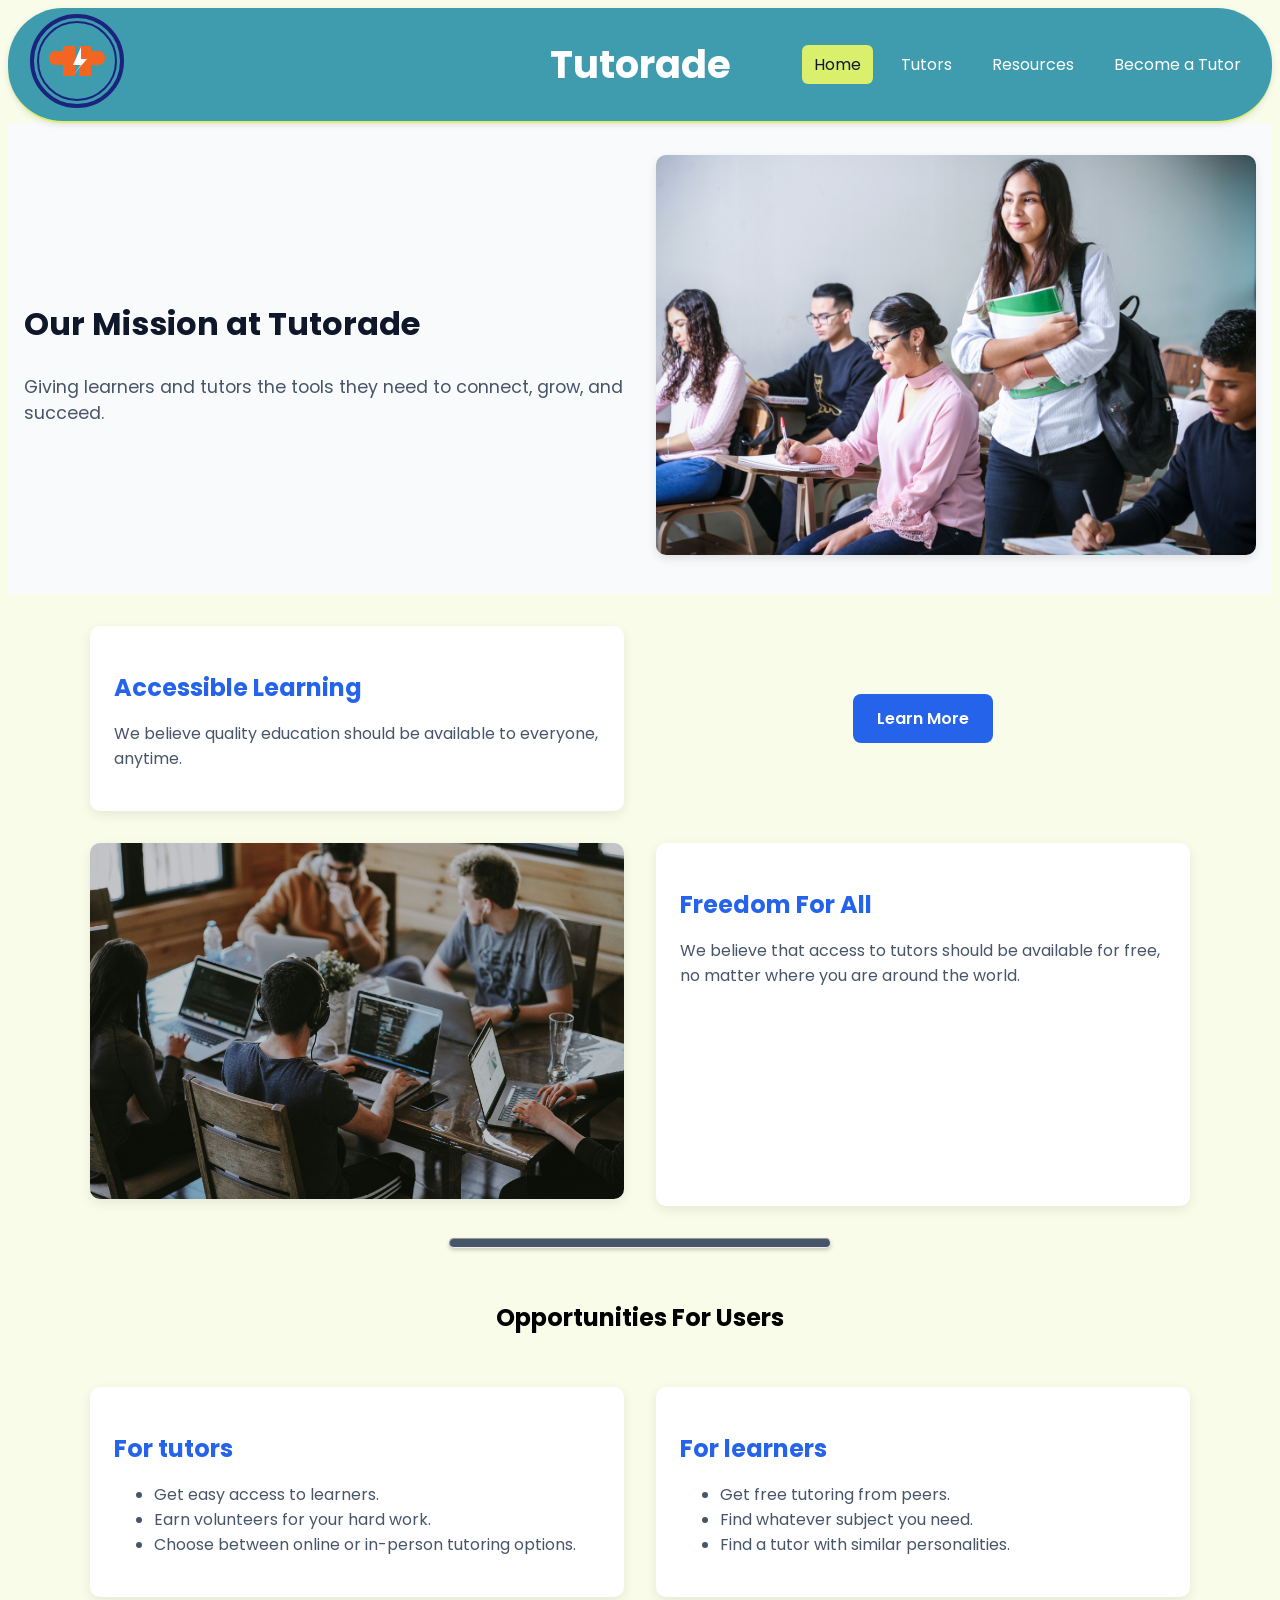
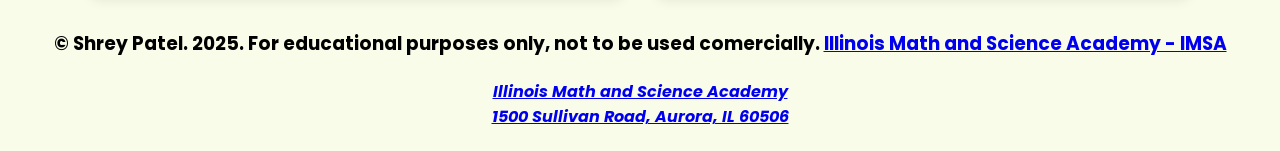
==== index.html @ 5a41d822 "Add files via upload" ====
<!-- 
 index.html
 Shrey Patel - 128185
 Date: 9/20/2025
 Tutorade Homepage
  -->

<!DOCTYPE html>
<html lang="en">
  <head>
    <meta charset="UTF-8" />
    <meta name="viewport" content="width=device-width, initial-scale=1.0" />
    <title>Tutorade</title>

    <!-- Favicon -->
    <link rel="icon" href="favicon.png" />
    <!-- Image generated by Google Gemini AI with the prompt: "create a simple, iconic, wordless favicon for a tutoring service called Tutorade. -->

    <!-- Google Fonts - Poppins -->
    <link rel="preconnect" href="https://fonts.googleapis.com" />
    <link rel="preconnect" href="https://fonts.gstatic.com" crossorigin />
    <link
      href="https://fonts.googleapis.com/css2?family=Poppins:ital,wght@0,100;0,200;0,300;0,400;0,500;0,600;0,700;0,800;0,900;1,100;1,200;1,300;1,400;1,500;1,600;1,700;1,800;1,900&display=swap"
      rel="stylesheet"
    />

    <!-- Stylesheet -->
    <link rel="stylesheet" href="styles.css" />
  </head>
  <body>
    <!-- Header and Navbar -->
    <header class="header">
      <div class="header-container">
        <a href="index.html">
          <!-- Logo SVG generated by Google Gemini -->
          <svg
            width="100"
            height="100"
            viewBox="0 0 100 100"
            fill="none"
            xmlns="http://www.w3.org/2000/svg"
          >
            <circle cx="50" cy="50" r="45" stroke="#1A237E" stroke-width="4" />
            <circle cx="50" cy="50" r="39" stroke="#1A237E" stroke-width="2" />

            <path
              d="M28 40 C25 40 22 43 22 47 C22 51 25 54 28 54 L36 54 L36 65 L48 65 L48 35 L36 35 L36 40 Z"
              fill="#F26522"
            />
            <path
              d="M72 40 C75 40 78 43 78 47 C78 51 75 54 72 54 L64 54 L64 65 L52 65 L52 35 L64 35 L64 40 Z"
              fill="#F26522"
            />

            <path
              d="M54 36 L46 54 L54 54 L46 64 L60 48 L54 48 Z"
              fill="white"
            />
          </svg>
        </a>

        <div class="header-title"><h1>Tutorade</h1></div>
        <nav class="navbar">
          <ul>
            <li class=""><a class="current" href="index.html">Home</a></li>
            <li><a href="tutors.html">Tutors</a></li>
            <li><a href="resources.html">Resources</a></li>
            <li><a href="become-tutor.html">Become a Tutor</a></li>
          </ul>
        </nav>
      </div>
    </header>
    <main>
      <!-- Hero (main) text and image -->
      <section class="hero">
        <div class="hero-content">
          <h1>Our Mission at Tutorade</h1>
          <p>
            Giving learners and tutors the tools they need to connect, grow, and
            succeed.
          </p>
        </div>
        <div class="hero-image">
          <img src="hppic1.jpg" alt="Students studying together" />
        </div>
      </section>

      <!-- Mission Section -->
      <section class="mission">
        <!-- First card -->
        <div class="mission-card card1">
          <h2>Accessible Learning</h2>
          <p>
            We believe quality education should be available to everyone,
            anytime.
          </p>
        </div>

        <!-- Learn More button next to first card -->
        <div class="learn-more-btn">
          <a href="#opportunities" class="btn">Learn More</a>
        </div>

        <!-- Image area under the first card -->
        <div class="mission-image">
          <img src="hppic2.jpg" alt="Students learning from peer tutor" />
        </div>

        <div class="mission-card card2">
          <h2>Freedom For All</h2>
          <p>
            We believe that access to tutors should be available for free, no
            matter where you are around the world.
          </p>
        </div>
      </section>
    </main>

    <!-- Separator Line -->
    <hr size="10px" />

    <!-- Opportunities Section -->
    <main id="opportunities">
      <section class="opportunities">
        <div class="opportunities-header">
          <h1>Opportunities For Users</h1>
        </div>

        <div class="opportunities-card">
          <h2>For tutors</h2>
          <ul>
            <li>Get easy access to learners.</li>
            <li>Earn volunteers for your hard work.</li>
            <li>Choose between online or in-person tutoring options.</li>
          </ul>
        </div>
        <div class="opportunities-card">
          <h2>For learners</h2>
          <ul>
            <li>Get free tutoring from peers.</li>
            <li>Find whatever subject you need.</li>
            <li>Find a tutor with similar personalities.</li>
          </ul>
        </div>
      </section>
    </main>
    <!-- footer contains all the personal information -->
    <footer>
      <h3>
        &copy; Shrey Patel. 2025. For educational purposes only, not to be used
        comercially.
        <!-- noopener noreferrer - for security because link is being opened in a new tab from target _blank -->
        <a
          href="https://www.imsa.edu"
          rel="noopener noreferrer"
          target="_blank"
        >
          Illinois Math and Science Academy - IMSA</a
        >
      </h3>
      <address>
        <h4>
          <!-- noopener noreferrer - for security because link is being opened in a new tab from target _blank -->
          <a
            target="_blank"
            rel="noopener noreferrer"
            href="https://www.google.com/maps/search/?api=1&query=Illinois Math and Science Academy, 1500 Sullivan Road, Aurora, IL 60506"
            >Illinois Math and Science Academy<br />
            1500 Sullivan Road, Aurora, IL 60506
          </a>
        </h4>
      </address>
    </footer>
  </body>
</html>
---- styles.css ----
html {
  /* rem - 16 * rem amount - makes dynamic sizing webpages and distances */
  font-size: 16px;
  font-family: "Poppins", Calibri, sans-serif;
}

body {
  background-color: #daf06d27;
}

.header {
  background-color: #3f9caf;
  /* makes the header stay when the page is scrolled down */
  position: sticky;
  top: 5px; /* adds space when the page is scrolled down and the header stays sticky */
  color: white;
  border-bottom: 2px solid #daf06d;
  box-shadow: 0 2px 6px rgba(0, 0, 0, 0.1);
  border-radius: 55px;
  padding: 0.15rem 0.6rem;
}

.header-container {
  display: grid;
  /* 2 fractional grids and one flexible middle for the heading */
  grid-template-columns: 1fr auto 1fr;
  align-items: center;
  margin: auto 0.6rem;
}

.header-title {
  text-align: center;
  font-size: 1.2rem;
  font-weight: 700;
  color: white;
}

.logo {
  display: flex;
  align-items: center;
  /* adds space */
  gap: 0.5rem;
}

.navbar {
  /* pushes to end of flexbox */
  justify-self: end;
}

.navbar ul {
  display: flex;
  /* adds space */
  gap: 1rem;
  list-style: none;
}

.navbar a {
  color: white;
  padding: 0.5rem 0.75rem;
  border-radius: 6px;
  transition: 0.2s;
  text-decoration: none;
}

.navbar a:hover,
a.current {
  /* hover accent */
  background-color: #daf06d;
  color: #0f172a;
}

.hero {
  display: grid;
  /* 1fr - 1 fraction of the available space, there are 2, so 2 equal fractions of the space are the columns */
  grid-template-columns: 1fr 1fr;
  align-items: center;
  /* adds space between grid rows and columns */
  gap: 2rem;
  padding: 2rem 1rem;
  background: #f9fafb;
}

.hero-content h1 {
  font-size: 2rem;
  color: #0f172a;
}

.hero-content p {
  color: #475569;
  font-size: 1.1rem;
  margin-top: 0.5rem;
}

.hero-image img {
  width: 100%;
  border-radius: 10px;
  box-shadow: 0 4px 10px rgba(0, 0, 0, 0.1);
}

.mission {
  display: grid;
  /* 1fr - 1 fraction of the available space, there are 2, so 2 equal fractions of the space are the columns */
  grid-template-columns: 1fr 1fr;
  /* adds space between grid rows and columns */
  gap: 2rem;
  margin: 2rem auto;
  max-width: 1100px;
  padding: 0 1rem;
}

.mission-card {
  background: white;
  padding: 1.5rem;
  border-radius: 10px;
  box-shadow: 0 4px 12px rgba(0, 0, 0, 0.08);
}

/* Element Positioning */
.card1 {
  /* 1|   2|   3| */
  grid-column: 1 / 2;
  grid-row: 1;
}

.card2 {
  grid-column: 2 / 3;
  grid-row: 2;
}

.mission-image {
  grid-column: 1 / 2; /* under card1, left side */
  grid-row: 2;
}

.mission-image img {
  width: 100%;
  border-radius: 10px;
  box-shadow: 0 4px 12px rgba(0, 0, 0, 0.08);
}

.learn-more-btn {
  grid-column: 2 / 3;
  grid-row: 1;
  display: flex;
  align-items: center;
  justify-content: center;
}

.btn {
  /* standard button styling used across webpages */
  background: #2563eb;
  color: white;
  padding: 0.75rem 1.5rem;
  /* bolder font size */
  font-weight: 600;
  border-radius: 8px;
  text-decoration: none;
  transition: 0.2s;
}

.btn:hover {
  background: #daf06d;
  color: #0f172a;
}

.mission-card h2 {
  margin-bottom: 0.5rem;
  color: #2563eb;
}

.mission-card p {
  color: #475569;
}

.opportunities {
  display: grid;
  grid-template-columns: 1fr 1fr;
  gap: 2rem;
  margin: 2rem auto;
  max-width: 1100px;
  padding: 0 1rem;
}

.opportunities-header {
  grid-row: 1;
  /* spans 2 css grid columns */
  grid-column: span 2;
  text-align: center;
}

.opportunities-card {
  background: white;
  padding: 1.5rem;
  border-radius: 10px;
  box-shadow: 0 4px 12px rgba(0, 0, 0, 0.08);
}

.opportunities-card h2 {
  margin-bottom: 0.5rem;
  color: #2563eb;
}

.opportunities-card li {
  color: #475569;
}

hr {
  background-color: #475569;
  /* dynamic width */
  width: 30%;
  border-radius: 5px;
  /* 0px horizontal offset, 2px vertical offset, 4px blur radius, 20% opacity for black */
  box-shadow: 0 2px 4px rgb(0, 0, 0, 0.2);
}

footer {
  text-align: center;
  /* creates the footer 0px from the bottom and 0 from the left,
                 and stretching 100% the width of the screen */
  /* bottom: 0;
  left: 0; */
  width: 100%;
}

.tutors-page {
  max-width: 1200px;
  margin: 2rem auto;
  padding: 0 1rem;
}

.tutors-title {
  text-align: center;
  font-size: 2rem;
  margin-bottom: 2rem;
  color: #1a237e;
}

.tutor-grid {
  display: grid;
  /* 3 = fractional columns */
  grid-template-columns: 1fr 1fr 1fr;
  /* adds space */
  gap: 2rem;
}

.tutor-card {
  background-color: #d3d3d3;
  /* rounded */
  border-radius: 12px;
  box-shadow: 0 4px 12px rgba(0, 0, 0, 0.08);
  padding: 1.5rem;
  text-align: center;
}

.tutor-card img {
  width: 120px;
  height: 120px;
  /* preserves aspect ratio, and fills the container */
  object-fit: cover;
  border-radius: 50%;
  margin-bottom: 1rem;
  box-shadow: 0 20px 15px rgba(0, 0, 0, 0.12);
}

.tutor-card h2 {
  font-size: 1.5rem;
  margin-bottom: 0.5rem;
  color: #2563eb;
}

.tutor-subjects {
  font-weight: 500;
  margin-bottom: 0.5rem;
  color: #ff3838;
}

.tutor-info {
  margin-bottom: 0.5rem;
  color: #374353;
  margin-bottom: 2.5rem;
}
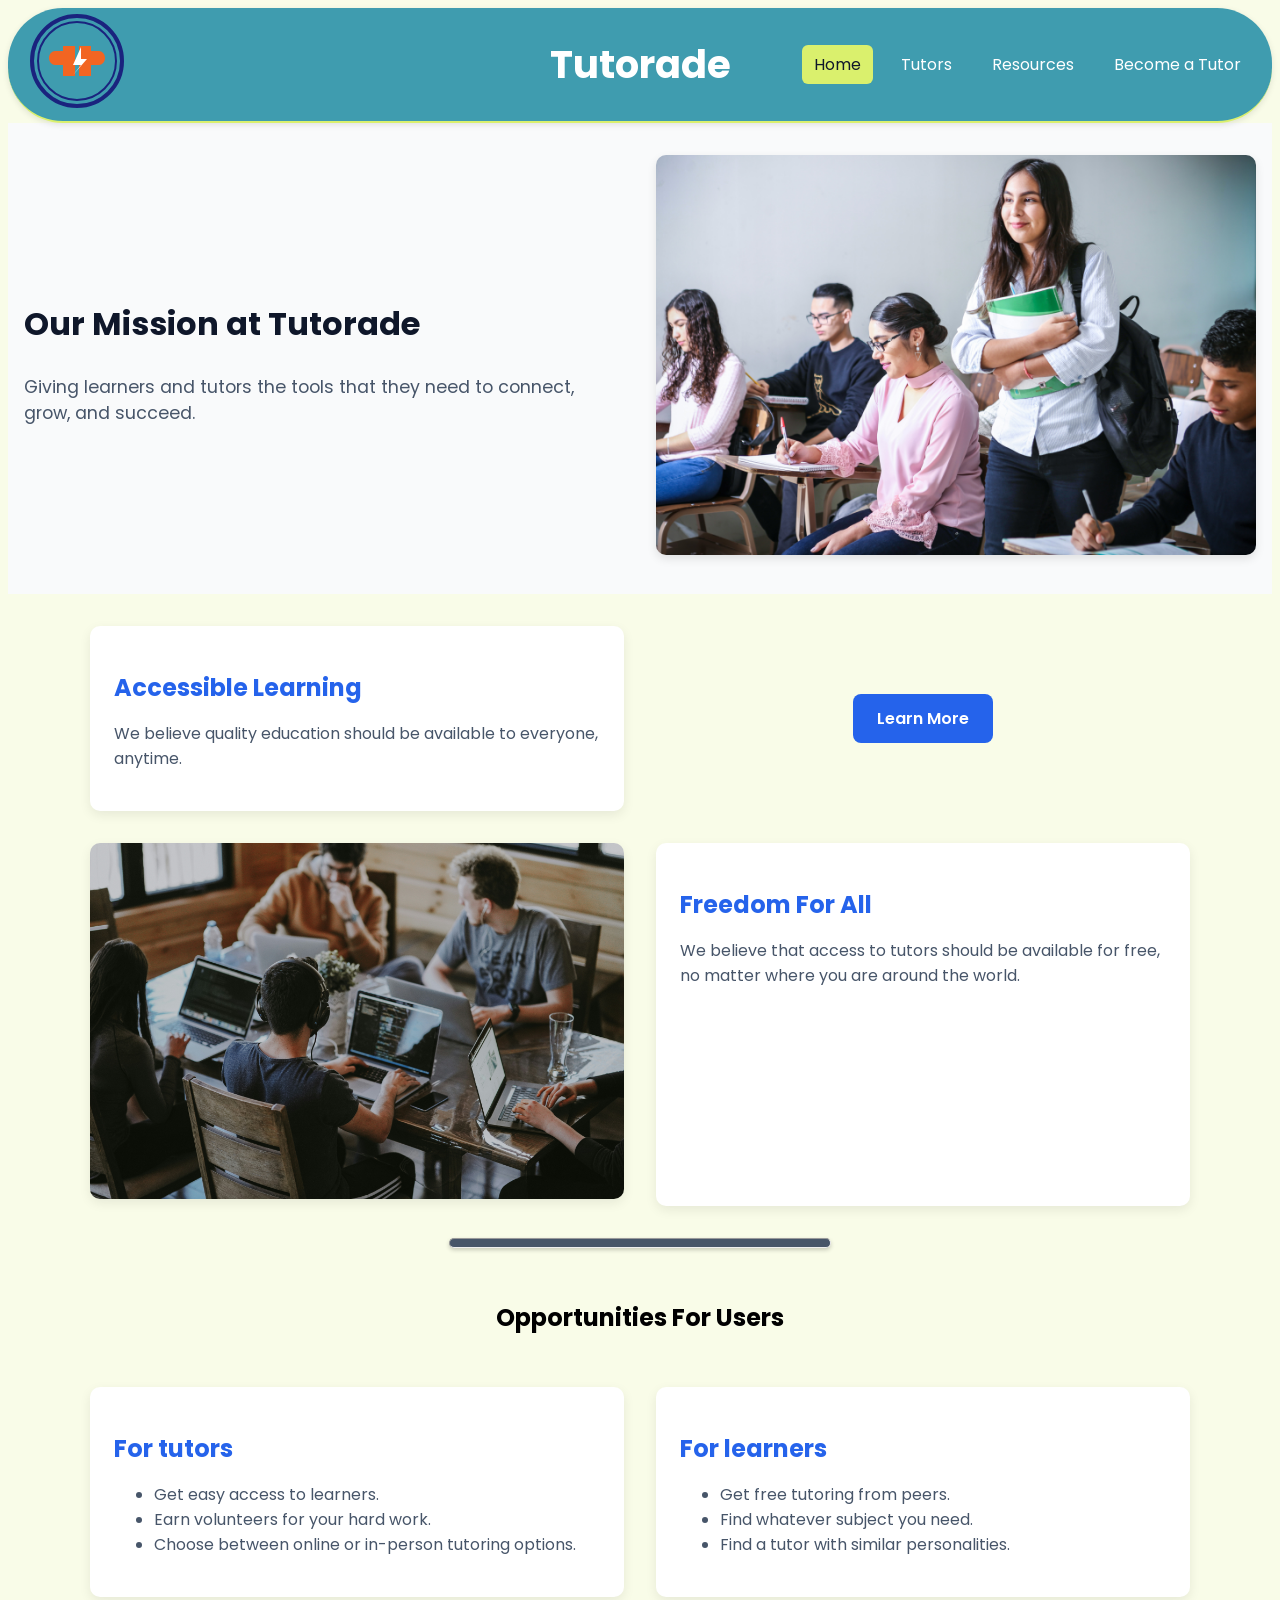
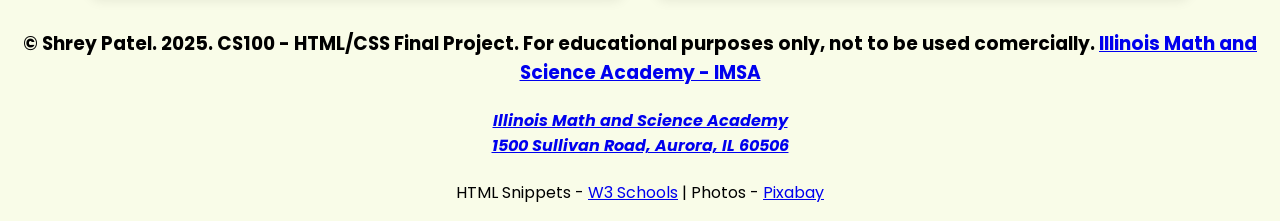
==== commit 213e9d1c: "Add files via upload" ====
--- a/index.html
+++ b/index.html
@@ -71,16 +71,16 @@
       </div>
     </header>
     <main>
-      <!-- Hero (main) text and image -->
-      <section class="hero">
-        <div class="hero-content">
+      <!-- main text and image -->
+      <section class="txt-img">
+        <div class="txt-img-content">
           <h1>Our Mission at Tutorade</h1>
           <p>
-            Giving learners and tutors the tools they need to connect, grow, and
-            succeed.
+            Giving learners and tutors the tools that they need to connect,
+            grow, and succeed.
           </p>
         </div>
-        <div class="hero-image">
+        <div class="txt-img-image">
           <img src="hppic1.jpg" alt="Students studying together" />
         </div>
       </section>
@@ -145,10 +145,11 @@
       </section>
     </main>
     <!-- footer contains all the personal information -->
+    <!-- Footer - snippet modified from HTML/CSS Assignments -->
     <footer>
       <h3>
-        &copy; Shrey Patel. 2025. For educational purposes only, not to be used
-        comercially.
+        &copy; Shrey Patel. 2025. CS100 - HTML/CSS Final Project. For
+        educational purposes only, not to be used comercially.
         <!-- noopener noreferrer - for security because link is being opened in a new tab from target _blank -->
         <a
           href="https://www.imsa.edu"
@@ -170,6 +171,19 @@
           </a>
         </h4>
       </address>
+      <p>
+        HTML Snippets -
+        <a
+          href="https://w3schools.com"
+          target="_blank"
+          rel="noopener noreferrer"
+          >W3 Schools</a
+        >
+        | Photos -
+        <a href="https://pixabay.com" target="_blank" rel="noopener noreferrer"
+          >Pixabay</a
+        >
+      </p>
     </footer>
   </body>
 </html>
--- a/styles.css
+++ b/styles.css
@@ -18,19 +18,36 @@
   box-shadow: 0 2px 6px rgba(0, 0, 0, 0.1);
   border-radius: 55px;
   padding: 0.15rem 0.6rem;
+  /* keeps it on top of everything */
+  z-index: 100000000000000000000;
+  animation: navbar-sliding-down 1.2s ease backwards;
+}
+
+/* ALL Keyframe animations - sample code credit to W3 Schools */
+@keyframes navbar-sliding-down {
+  from {
+    opacity: 0;
+    transform: translateY(-40px);
+  }
+
+  to {
+    opacity: 1;
+    transform: translateY(0px);
+  }
 }
 
 .header-container {
+  margin: auto 0.6rem;
   display: grid;
   /* 2 fractional grids and one flexible middle for the heading */
   grid-template-columns: 1fr auto 1fr;
   align-items: center;
-  margin: auto 0.6rem;
 }
 
 .header-title {
   text-align: center;
   font-size: 1.2rem;
+  /* bold */
   font-weight: 700;
   color: white;
 }
@@ -55,10 +72,12 @@
 }
 
 .navbar a {
+  transition: 0.2s;
   color: white;
+  /* spacing */
   padding: 0.5rem 0.75rem;
   border-radius: 6px;
-  transition: 0.2s;
+
   text-decoration: none;
 }
 
@@ -69,7 +88,7 @@
   color: #0f172a;
 }
 
-.hero {
+.txt-img {
   display: grid;
   /* 1fr - 1 fraction of the available space, there are 2, so 2 equal fractions of the space are the columns */
   grid-template-columns: 1fr 1fr;
@@ -78,23 +97,37 @@
   gap: 2rem;
   padding: 2rem 1rem;
   background: #f9fafb;
-}
-
-.hero-content h1 {
+  animation: txtimg-fadein 0.7s ease-in backwards;
+}
+/* ALL Keyframe animations - sample code credit to W3 Schools */
+@keyframes txtimg-fadein {
+  from {
+    opacity: 0;
+    transform: translateY(-20px);
+  }
+
+  to {
+    opacity: 1;
+    transform: translateY(0px);
+  }
+}
+
+.txt-img-content h1 {
   font-size: 2rem;
   color: #0f172a;
 }
 
-.hero-content p {
+.txt-img-content p {
   color: #475569;
   font-size: 1.1rem;
   margin-top: 0.5rem;
 }
 
-.hero-image img {
+.txt-img-image img {
   width: 100%;
   border-radius: 10px;
   box-shadow: 0 4px 10px rgba(0, 0, 0, 0.1);
+  object-fit: cover;
 }
 
 .mission {
@@ -106,6 +139,19 @@
   margin: 2rem auto;
   max-width: 1100px;
   padding: 0 1rem;
+  animation: mission-fadein 0.7s ease-in backwards;
+}
+/* ALL Keyframe animations - sample code template credit to W3 Schools */
+@keyframes mission-fadein {
+  from {
+    opacity: 0;
+    transform: translateY(-20px);
+  }
+
+  to {
+    opacity: 1;
+    transform: translateY(0px);
+  }
 }
 
 .mission-card {
@@ -136,6 +182,8 @@
   width: 100%;
   border-radius: 10px;
   box-shadow: 0 4px 12px rgba(0, 0, 0, 0.08);
+  /* maintains aspect ratio and covers the entire container */
+  object-fit: cover;
 }
 
 .learn-more-btn {
@@ -147,6 +195,8 @@
 }
 
 .btn {
+  text-decoration: none;
+  border: none;
   /* standard button styling used across webpages */
   background: #2563eb;
   color: white;
@@ -154,7 +204,7 @@
   /* bolder font size */
   font-weight: 600;
   border-radius: 8px;
-  text-decoration: none;
+
   transition: 0.2s;
 }
 
@@ -228,14 +278,14 @@
   padding: 0 1rem;
 }
 
-.tutors-title {
+.page-title {
   text-align: center;
   font-size: 2rem;
   margin-bottom: 2rem;
   color: #1a237e;
 }
 
-.tutor-grid {
+.card-grid {
   display: grid;
   /* 3 = fractional columns */
   grid-template-columns: 1fr 1fr 1fr;
@@ -244,12 +294,19 @@
 }
 
 .tutor-card {
+  padding: 1.5rem;
+  text-align: center;
   background-color: #d3d3d3;
   /* rounded */
   border-radius: 12px;
   box-shadow: 0 4px 12px rgba(0, 0, 0, 0.08);
-  padding: 1.5rem;
-  text-align: center;
+
+  transition: all 0.5s ease-in-out;
+}
+
+.tutor-card:hover {
+  transform: scale(1.15);
+  box-shadow: 0 0 10px rgba(136, 255, 0, 0.3);
 }
 
 .tutor-card img {
@@ -279,3 +336,215 @@
   color: #374353;
   margin-bottom: 2.5rem;
 }
+
+/* Resources Page */
+.resource-card {
+  background-color: #d3d3d3;
+  /* rounded */
+  border-radius: 12px;
+  box-shadow: 0 4px 12px rgba(0, 0, 0, 0.08);
+  padding: 1.5rem;
+  text-align: center;
+  transition: all 0.3s;
+}
+
+.resource-card:hover {
+  transform: scale(1.05);
+}
+
+.resource-card h3 {
+  font-size: 1.7rem;
+}
+
+.link-grid {
+  display: grid;
+  /* 3 fractional columns */
+  grid-template-columns: 1fr 1fr 1fr;
+  gap: 0.2rem;
+  margin-bottom: 3rem;
+}
+
+.btn-custom {
+  padding: 1rem 0.5rem;
+  font-size: 1rem;
+  display: flex;
+  align-items: center;
+  justify-content: center;
+}
+
+/* Video Carousel CSS - some used from w3 Schools */
+.video-carousel {
+  position: relative;
+  overflow: hidden;
+  margin-top: 1rem;
+  margin-bottom: 1.5rem;
+}
+
+.carousel-spool {
+  display: flex;
+  transition: transform 0.5s ease-in-out;
+}
+
+.carousel-spool iframe {
+  /* flex is 100% of the container size, 0 shrink and growth */
+  flex: 0 0 100%;
+  width: 100%;
+  height: 300px;
+  border-radius: 10px;
+}
+
+.carousel-btn {
+  position: absolute;
+
+  /* positions the carousel buttons to the middle of the video */
+  transform: translateY(-50%);
+  top: 50%;
+
+  font-size: 2rem;
+  padding: 0.5rem;
+
+  color: white;
+  border: none;
+
+  background-color: rgba(0, 0, 0, 0.5);
+}
+
+.carousel-btn.prev {
+  left: 10px;
+}
+
+.carousel-btn.next {
+  right: 10px;
+}
+
+.form-input {
+  width: 100%;
+  padding: 0.65rem 0.75rem;
+  margin: 0.65rem 0;
+  border: 1px solid #ccc;
+  border-radius: 8px;
+  font-size: 0.9rem;
+  /* adds the transition of the border color and the box shadow when clicked on */
+  transition: border 0.3, box-shadow 0.3s;
+}
+
+.form-input:focus {
+  /* adds the transition of the border color and the box shadow when clicked on */
+  border-color: #4a90e2;
+  box-shadow: 0 0 5px rgba(74, 144, 266, 0.3);
+  outline: none;
+  /* makes it larger */
+  transform: scale(1.05);
+}
+
+.form-main {
+  /* aligns items centered row and column in the flex */
+  display: flex;
+  align-items: center;
+  justify-content: center;
+  animation: form-fade-in 1s ease forwards;
+}
+
+/* ALL Keyframe animations - sample code credit to W3 Schools */
+@keyframes form-fade-in {
+  from {
+    opacity: 0;
+    transform: translateY(-20px);
+  }
+
+  to {
+    opacity: 1;
+    transform: translateY(0px);
+  }
+}
+
+.form-row {
+  width: 100%;
+
+  margin: 1rem 0;
+}
+
+.form legend {
+  font-weight: 600;
+  font-size: 1.5rem;
+}
+
+.form select {
+  width: 50%;
+  padding: 0.65rem 0.75rem;
+  margin: 0.65rem 0;
+  border: 1px solid #ccc;
+  border-radius: 8px;
+  font-size: 0.9rem;
+}
+
+/* general colorded outline  */
+.form-element {
+  padding: 0.65rem 0.75rem;
+  border-radius: 8px;
+  background-color: #3f9caf75;
+}
+
+.row-flex {
+  display: flex;
+  flex-direction: row;
+  /* adds space betweeen elements in the flex */
+  gap: 0.2rem;
+}
+
+#exp-val {
+  font-size: 1.5rem;
+  /* bold */
+  font-weight: 600;
+  background-color: #3f9caf60;
+  border-radius: 5px;
+  padding: 1rem 1.5rem;
+}
+
+.btn-success {
+  background-color: rgb(11, 168, 11);
+  color: white;
+}
+
+.btn-pop {
+  transition: all 0.5s ease-in-out;
+}
+
+.btn-pop:hover {
+  transform: scale(1.5);
+}
+
+#response-main {
+  display: flex;
+  /* element #response-main will take up 80% of the viewport vh - viewport height */
+  min-height: 80vh;
+  text-align: center;
+  /* aligns items in the center of the row and column of the main view */
+  align-items: center;
+  justify-content: center;
+  flex-direction: column;
+}
+
+#response-body {
+  /* adds animation to the response page body */
+  animation: bg-change infinite 5s ease-in-out;
+}
+
+/* ALL Keyframe animations - sample code credit to W3 Schools */
+@keyframes bg-change {
+  0% {
+    background-color: #0abab5;
+  }
+  25% {
+    background-color: #56dfcf;
+  }
+  50% {
+    background-color: #adeed9;
+  }
+  75% {
+    background-color: #56dfcf;
+  }
+  100% {
+    background-color: #0abab5;
+  }
+}
